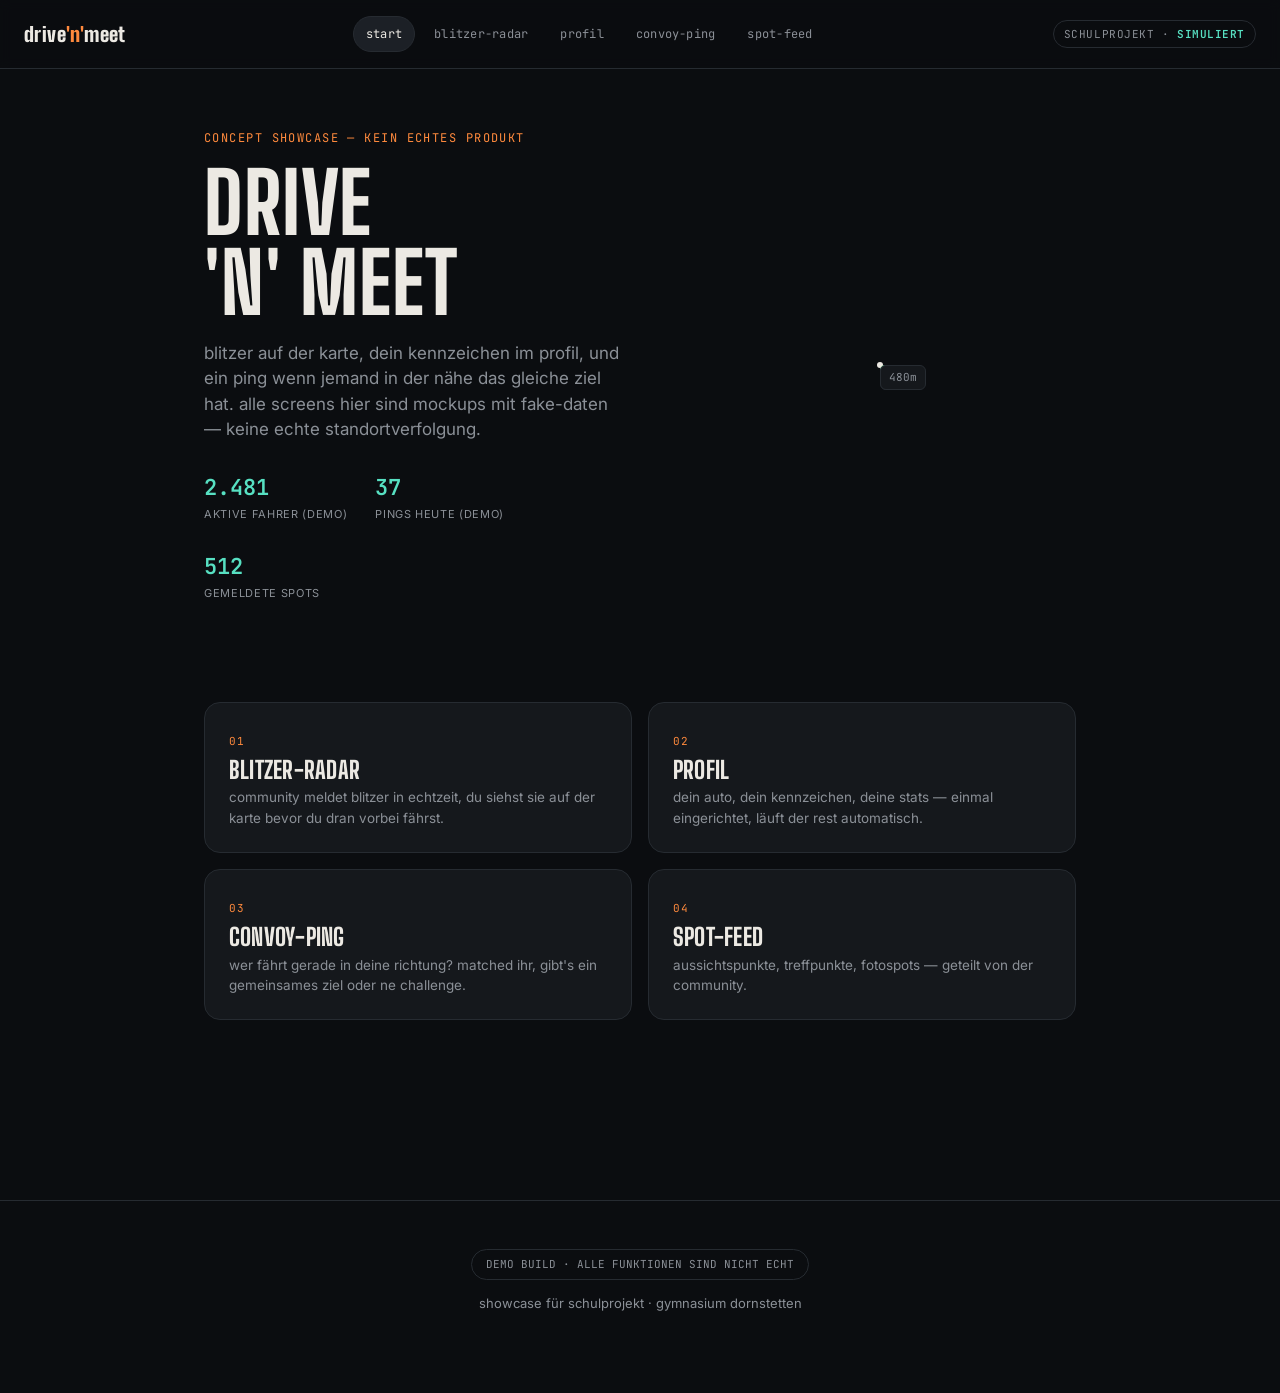
==== index.html @ d5668a5b "initial deploy via josh-deployer" ====
<!DOCTYPE html>
<html lang="de">
<head>
<meta charset="UTF-8">
<meta name="viewport" content="width=device-width, initial-scale=1">
<title>drive'n'meet — Schulprojekt Showcase</title>
<link rel="preconnect" href="https://fonts.googleapis.com">
<link href="https://fonts.googleapis.com/css2?family=Big+Shoulders+Display:wght@600;700;900&family=Inter:wght@400;500;600;700&family=JetBrains+Mono:wght@400;500;600&display=swap" rel="stylesheet">
<link rel="stylesheet" href="style.css">
</head>
<body>

<div class="topbar">
  <a href="index.html" class="logo">drive<span>'n'</span>meet</a>
  <nav class="navlinks">
    <a href="index.html" class="navlink">start</a>
    <a href="blitzer.html" class="navlink">blitzer-radar</a>
    <a href="profil.html" class="navlink">profil</a>
    <a href="convoy.html" class="navlink">convoy-ping</a>
    <a href="spots.html" class="navlink">spot-feed</a>
  </nav>
  <div class="demo-tag">SCHULPROJEKT · <b>SIMULIERT</b></div>
</div>

<section class="hero">
  <div class="wrap hero-grid">
    <div>
      <span class="eyebrow">CONCEPT SHOWCASE — KEIN ECHTES PRODUKT</span>
      <h1>drive<br>'n' meet</h1>
      <p>blitzer auf der karte, dein kennzeichen im profil, und ein ping wenn jemand in der nähe das gleiche ziel hat. alle screens hier sind mockups mit fake-daten — keine echte standortverfolgung.</p>
      <div class="hero-stats">
        <div class="stat"><span class="num mono" id="statUsers">2.481</span><span class="lab">aktive fahrer (demo)</span></div>
        <div class="stat"><span class="num mono" id="statPings">37</span><span class="lab">pings heute (demo)</span></div>
        <div class="stat"><span class="num mono">512</span><span class="lab">gemeldete spots</span></div>
      </div>
    </div>
    <div class="radar-box">
      <div class="radar-ring"></div>
      <div class="radar-ring r2"></div>
      <div class="radar-ring r3"></div>
      <div class="radar-ring r4"></div>
      <div class="radar-sweep"></div>
      <div class="radar-center"></div>
      <div class="blip" style="top:30%;left:62%;"></div>
      <div class="blip b2" style="top:68%;left:38%;"></div>
      <div class="radar-label" style="top:24%;left:64%;">DU</div>
      <div class="radar-label" style="top:72%;left:18%;" id="radarDist">480m</div>
    </div>
  </div>
</section>

<section>
  <div class="wrap">
    <div class="feature-grid fade-in">
      <a href="blitzer.html" class="feature-card">
        <span class="idx">01</span>
        <h3>Blitzer-Radar</h3>
        <p>community meldet blitzer in echtzeit, du siehst sie auf der karte bevor du dran vorbei fährst.</p>
      </a>
      <a href="profil.html" class="feature-card">
        <span class="idx">02</span>
        <h3>Profil</h3>
        <p>dein auto, dein kennzeichen, deine stats — einmal eingerichtet, läuft der rest automatisch.</p>
      </a>
      <a href="convoy.html" class="feature-card">
        <span class="idx">03</span>
        <h3>Convoy-Ping</h3>
        <p>wer fährt gerade in deine richtung? matched ihr, gibt's ein gemeinsames ziel oder ne challenge.</p>
      </a>
      <a href="spots.html" class="feature-card">
        <span class="idx">04</span>
        <h3>Spot-Feed</h3>
        <p>aussichtspunkte, treffpunkte, fotospots — geteilt von der community.</p>
      </a>
    </div>
  </div>
</section>

<footer>
  <span class="badge mono">DEMO BUILD · ALLE FUNKTIONEN SIND NICHT ECHT</span>
  <div>showcase für schulprojekt · gymnasium dornstetten</div>
</footer>

<script src="script.js"></script>
</body>
</html>
---- style.css ----
:root{
  --bg:#0b0d10;
  --surface:#15181c;
  --surface-2:#1c2026;
  --line:#262b31;
  --text:#ece9e3;
  --text-dim:#8b9097;
  --amber:#ff8a3d;
  --teal:#57e0c2;
  --red:#ff4d4d;
  --radius-sm:10px;
  --radius-md:16px;
}

*{margin:0;padding:0;box-sizing:border-box;}

html{scroll-behavior:smooth;}

body{
  background:var(--bg);
  color:var(--text);
  font-family:'Inter',sans-serif;
  line-height:1.5;
  -webkit-font-smoothing:antialiased;
  overflow-x:hidden;
}

.mono{font-family:'JetBrains Mono',monospace;}

h1,h2,h3{
  font-family:'Big Shoulders Display',sans-serif;
  font-weight:800;
  letter-spacing:0.01em;
  text-transform:uppercase;
  line-height:0.95;
}

.wrap{
  max-width:920px;
  margin:0 auto;
  padding:0 24px;
}

/* ===== topbar / nav ===== */
.topbar{
  position:sticky;top:0;left:0;right:0;
  z-index:50;
  display:flex;justify-content:space-between;align-items:center;
  gap:16px;
  padding:16px 24px;
  background:rgba(11,13,16,0.92);
  backdrop-filter:blur(6px);
  border-bottom:1px solid var(--line);
  flex-wrap:wrap;
}
.logo{
  font-family:'Big Shoulders Display',sans-serif;
  font-weight:900;
  font-size:20px;
  letter-spacing:0.02em;
  text-decoration:none;
  color:var(--text);
  text-transform:lowercase;
  white-space:nowrap;
}
.logo span{color:var(--amber);}
.navlinks{
  display:flex;
  gap:6px;
  flex-wrap:wrap;
}
.navlink{
  font-family:'JetBrains Mono',monospace;
  font-size:12px;
  color:var(--text-dim);
  text-decoration:none;
  padding:8px 12px;
  border-radius:100px;
  letter-spacing:0.02em;
  border:1px solid transparent;
}
.navlink:hover{color:var(--text);}
.navlink.active{
  color:var(--text);
  background:var(--surface-2);
  border-color:var(--line);
}
.demo-tag{
  font-family:'JetBrains Mono',monospace;
  font-size:11px;
  color:var(--text-dim);
  border:1px solid var(--line);
  padding:5px 10px;
  border-radius:100px;
  letter-spacing:0.05em;
  white-space:nowrap;
}
.demo-tag b{color:var(--teal);font-weight:600;}

/* ===== page header (used on subpages) ===== */
.page-header{
  padding:64px 0 40px;
}
.eyebrow{
  font-family:'JetBrains Mono',monospace;
  font-size:12px;
  color:var(--amber);
  letter-spacing:0.12em;
  margin-bottom:16px;
  display:block;
}
.page-header h1{
  font-size:clamp(38px,7vw,60px);
  margin-bottom:14px;
}
.page-header p{
  color:var(--text-dim);
  font-size:16px;
  max-width:480px;
}

/* ===== hero (home) ===== */
.hero{
  padding-top:60px;
  padding-bottom:60px;
}
.hero-grid{
  display:grid;
  grid-template-columns:1.1fr 1fr;
  gap:48px;
  align-items:center;
  width:100%;
}
.hero h1{
  font-size:clamp(48px,9vw,84px);
  margin-bottom:18px;
}
.hero p{
  color:var(--text-dim);
  font-size:17px;
  max-width:420px;
  margin-bottom:28px;
}
.hero-stats{
  display:flex;
  gap:28px;
  flex-wrap:wrap;
}
.stat{
  display:flex;
  flex-direction:column;
}
.stat .num{
  font-family:'JetBrains Mono',monospace;
  font-size:22px;
  color:var(--teal);
  font-weight:600;
}
.stat .lab{
  font-size:11px;
  color:var(--text-dim);
  text-transform:uppercase;
  letter-spacing:0.06em;
  margin-top:2px;
}

/* radar visual */
.radar-box{
  position:relative;
  aspect-ratio:1/1;
  max-width:380px;
  margin:0 auto;
}
.radar-ring{
  position:absolute;
  inset:0;
  border-radius:50%;
  border:1px solid var(--line);
}
.radar-ring.r2{inset:12%;}
.radar-ring.r3{inset:26%;}
.radar-ring.r4{inset:40%;}
.radar-sweep{
  position:absolute;
  inset:0;
  border-radius:50%;
  background:conic-gradient(from 0deg, rgba(87,224,194,0.35), transparent 35%);
  animation:spin 3.2s linear infinite;
}
@keyframes spin{to{transform:rotate(360deg);}}
.blip{
  position:absolute;
  width:10px;height:10px;
  border-radius:50%;
  background:var(--amber);
  animation:pulse 1.8s ease-out infinite;
}
.blip.b2{background:var(--teal);animation-name:pulse2;animation-delay:0.6s;}
@keyframes pulse{
  0%{box-shadow:0 0 0 0 rgba(255,138,61,0.5);}
  70%{box-shadow:0 0 0 14px rgba(255,138,61,0);}
  100%{box-shadow:0 0 0 0 rgba(255,138,61,0);}
}
@keyframes pulse2{
  0%{box-shadow:0 0 0 0 rgba(87,224,194,0.5);}
  70%{box-shadow:0 0 0 14px rgba(87,224,194,0);}
  100%{box-shadow:0 0 0 0 rgba(87,224,194,0);}
}
.radar-center{
  position:absolute;
  left:50%;top:50%;
  width:6px;height:6px;
  background:var(--text);
  border-radius:50%;
  transform:translate(-50%,-50%);
}
.radar-label{
  position:absolute;
  font-family:'JetBrains Mono',monospace;
  font-size:11px;
  color:var(--text-dim);
  background:var(--surface);
  border:1px solid var(--line);
  padding:3px 8px;
  border-radius:6px;
  white-space:nowrap;
}

/* ===== feature nav cards (home) ===== */
.feature-grid{
  display:grid;
  grid-template-columns:1fr 1fr;
  gap:16px;
  padding:20px 0 80px;
}
.feature-card{
  background:var(--surface);
  border:1px solid var(--line);
  border-radius:var(--radius-md);
  padding:24px;
  text-decoration:none;
  color:var(--text);
  display:block;
  transition:border-color 0.2s ease, transform 0.2s ease;
}
.feature-card:hover{border-color:var(--amber);transform:translateY(-2px);}
.feature-card .idx{
  font-family:'JetBrains Mono',monospace;
  font-size:11px;
  color:var(--amber);
  letter-spacing:0.08em;
}
.feature-card h3{
  font-size:24px;
  margin:8px 0 6px;
}
.feature-card p{
  color:var(--text-dim);
  font-size:13.5px;
}

/* ===== generic section ===== */
section{
  padding:20px 0 100px;
}

.fade-in{
  opacity:0;
  transform:translateY(16px);
  transition:opacity 0.6s ease, transform 0.6s ease;
}
.fade-in.visible{opacity:1;transform:translateY(0);}

/* feature 1 — blitzer map mockup */
.map-card{
  background:var(--surface);
  border:1px solid var(--line);
  border-radius:var(--radius-md);
  overflow:hidden;
}
.map-canvas{
  position:relative;
  height:280px;
  background:
    linear-gradient(var(--line) 1px, transparent 1px) 0 0/40px 40px,
    linear-gradient(90deg, var(--line) 1px, transparent 1px) 0 0/40px 40px,
    var(--surface-2);
}
.pin{
  position:absolute;
  width:14px;height:14px;
  border-radius:50%;
  background:var(--red);
  border:2px solid var(--bg);
  box-shadow:0 0 0 4px rgba(255,77,77,0.15);
}
.pin.teal{background:var(--teal);box-shadow:0 0 0 4px rgba(87,224,194,0.15);}
.pin.you{background:var(--text);box-shadow:0 0 0 6px rgba(236,233,227,0.12);}
.map-list{
  display:grid;
  grid-template-columns:1fr 1fr;
}
.map-row{
  display:flex;
  justify-content:space-between;
  padding:14px 20px;
  border-top:1px solid var(--line);
  font-size:13px;
}
.map-row .where{color:var(--text);}
.map-row .when{font-family:'JetBrains Mono',monospace;color:var(--text-dim);font-size:12px;}

/* feature 2 — profil card */
.profile-card{
  background:var(--surface);
  border:1px solid var(--line);
  border-radius:var(--radius-md);
  padding:28px;
  display:grid;
  grid-template-columns:auto 1fr;
  gap:24px;
  align-items:center;
}
.avatar{
  width:64px;height:64px;
  border-radius:50%;
  background:linear-gradient(135deg,var(--amber),var(--teal));
}
.plate{
  display:inline-flex;
  align-items:center;
  font-family:'JetBrains Mono',monospace;
  background:#f4f1e8;
  color:#0b0d10;
  padding:6px 14px;
  border-radius:6px;
  font-weight:600;
  letter-spacing:0.04em;
  margin-top:8px;
  font-size:14px;
}
.plate .eu{
  background:#1e3a8a;
  color:#fff;
  padding:2px 6px;
  margin:-6px 10px -6px -14px;
  border-radius:6px 0 0 6px;
  font-size:10px;
}
.profile-stats{
  display:flex;
  gap:24px;
  margin-top:14px;
  flex-wrap:wrap;
}

/* feature 3 — convoy ping */
.ping-card{
  background:var(--surface);
  border:1px solid var(--line);
  border-radius:var(--radius-md);
  padding:32px;
  display:grid;
  grid-template-columns:1fr 1fr;
  gap:32px;
  align-items:center;
}
.ping-status{
  font-family:'JetBrains Mono',monospace;
  font-size:13px;
  color:var(--teal);
  margin-bottom:10px;
}
.ping-status::before{content:"● ";}
.ping-actions{
  display:flex;
  gap:10px;
  margin-top:18px;
  flex-wrap:wrap;
}
.btn{
  font-family:'Inter',sans-serif;
  font-size:13px;
  font-weight:600;
  padding:10px 16px;
  border-radius:100px;
  border:1px solid var(--line);
  background:var(--surface-2);
  color:var(--text);
  cursor:default;
}
.btn.primary{
  background:var(--amber);
  color:#0b0d10;
  border:none;
}
.tell-tale{
  display:flex;
  gap:10px;
  align-items:flex-start;
  background:var(--surface-2);
  border:1px solid var(--line);
  border-radius:var(--radius-sm);
  padding:12px 14px;
  margin-top:20px;
  font-size:12.5px;
  color:var(--text-dim);
}
.tell-tale svg{flex-shrink:0;margin-top:1px;}

/* feature 4 — spot feed */
.feed{
  display:grid;
  gap:12px;
}
.feed-card{
  background:var(--surface);
  border:1px solid var(--line);
  border-radius:var(--radius-md);
  padding:18px 20px;
  display:flex;
  justify-content:space-between;
  align-items:center;
  gap:16px;
}
.feed-card .tag{
  font-family:'JetBrains Mono',monospace;
  font-size:10px;
  color:var(--amber);
  letter-spacing:0.06em;
  margin-bottom:4px;
  display:block;
}
.feed-card .title{font-weight:600;font-size:15px;}
.feed-card .meta{color:var(--text-dim);font-size:12.5px;margin-top:2px;}
.upvote{
  font-family:'JetBrains Mono',monospace;
  font-size:13px;
  color:var(--teal);
  border:1px solid var(--line);
  border-radius:100px;
  padding:6px 12px;
  white-space:nowrap;
}

/* footer */
footer{
  padding:48px 0 80px;
  text-align:center;
  color:var(--text-dim);
  font-size:13px;
  border-top:1px solid var(--line);
}
footer .badge{
  display:inline-block;
  font-family:'JetBrains Mono',monospace;
  font-size:11px;
  border:1px solid var(--line);
  padding:6px 14px;
  border-radius:100px;
  margin-bottom:14px;
}

@media (max-width:760px){
  .hero-grid{grid-template-columns:1fr;}
  .radar-box{order:-1;max-width:280px;}
  .map-list{grid-template-columns:1fr;}
  .profile-card{grid-template-columns:1fr;text-align:center;justify-items:center;}
  .ping-card{grid-template-columns:1fr;}
  .feed-card{flex-direction:column;align-items:flex-start;}
  .feature-grid{grid-template-columns:1fr;}
  .topbar{justify-content:center;text-align:center;}
}

@media (prefers-reduced-motion:reduce){
  .radar-sweep{animation:none;}
  .blip{animation:none;}
  .fade-in{transition:none;}
}
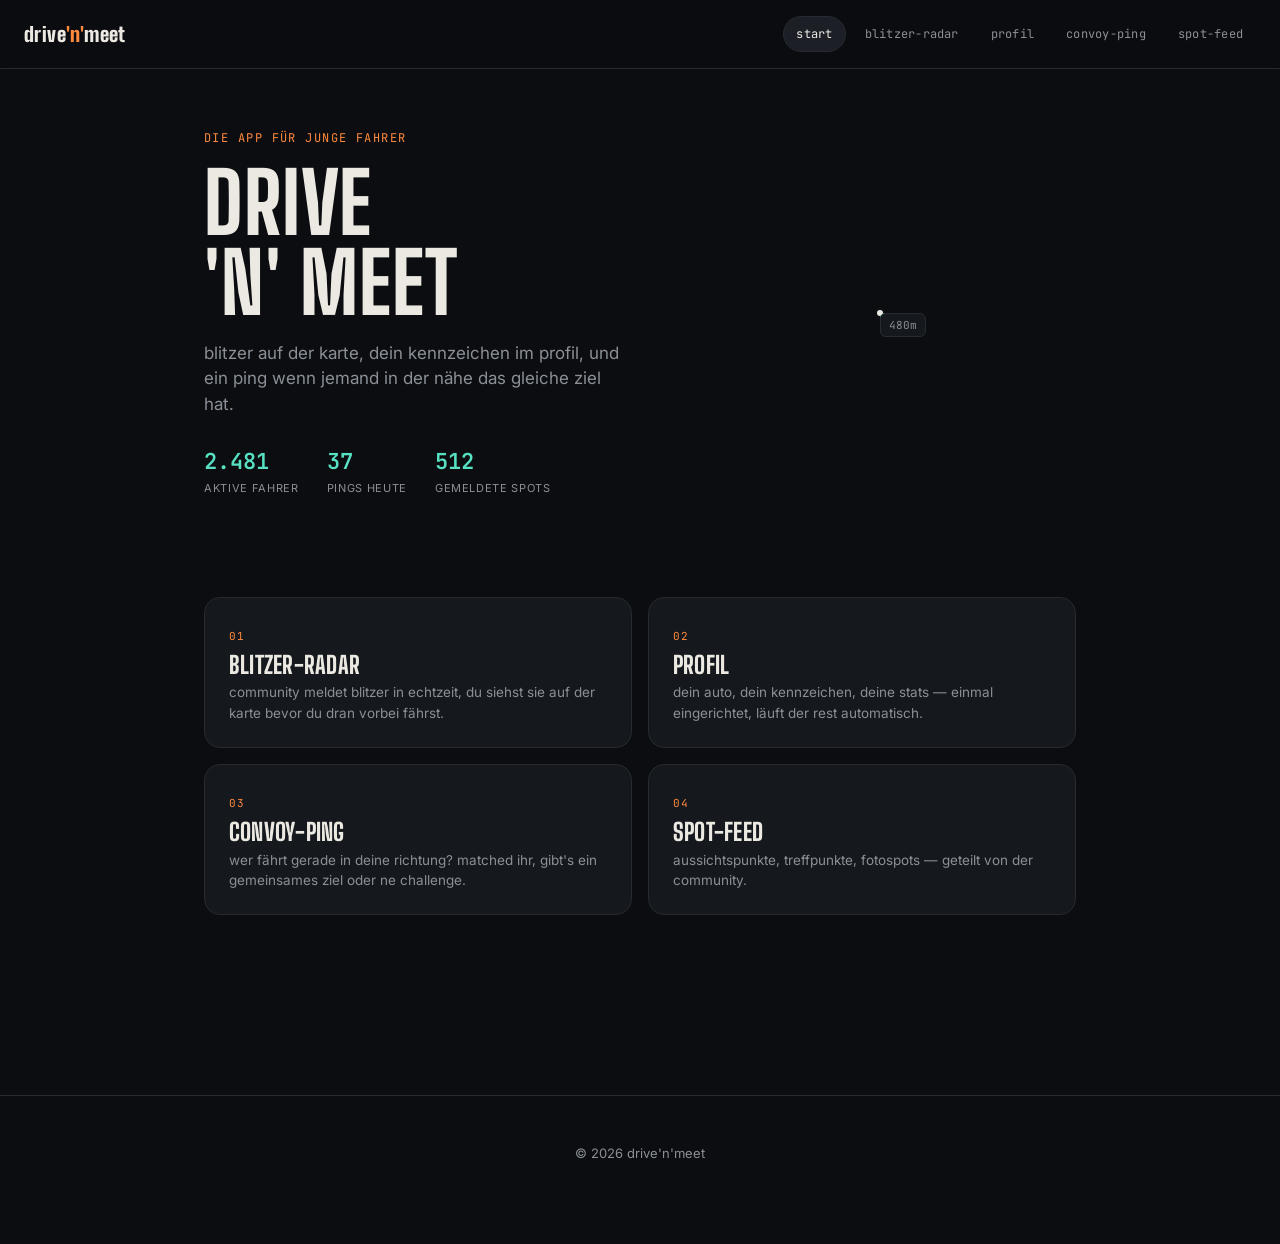
==== commit dec0cd44: "Echte Karten mit Leaflet/OpenStreetMap + Convoy-Simulation - Alle Seiten: SIMULIERT-Badge, Demo-Tags" ====
--- a/index.html
+++ b/index.html
@@ -3,7 +3,7 @@
 <head>
 <meta charset="UTF-8">
 <meta name="viewport" content="width=device-width, initial-scale=1">
-<title>drive'n'meet — Schulprojekt Showcase</title>
+<title>drive'n'meet</title>
 <link rel="preconnect" href="https://fonts.googleapis.com">
 <link href="https://fonts.googleapis.com/css2?family=Big+Shoulders+Display:wght@600;700;900&family=Inter:wght@400;500;600;700&family=JetBrains+Mono:wght@400;500;600&display=swap" rel="stylesheet">
 <link rel="stylesheet" href="style.css">
@@ -19,18 +19,17 @@
     <a href="convoy.html" class="navlink">convoy-ping</a>
     <a href="spots.html" class="navlink">spot-feed</a>
   </nav>
-  <div class="demo-tag">SCHULPROJEKT · <b>SIMULIERT</b></div>
 </div>
 
 <section class="hero">
   <div class="wrap hero-grid">
     <div>
-      <span class="eyebrow">CONCEPT SHOWCASE — KEIN ECHTES PRODUKT</span>
+      <span class="eyebrow">DIE APP FÜR JUNGE FAHRER</span>
       <h1>drive<br>'n' meet</h1>
-      <p>blitzer auf der karte, dein kennzeichen im profil, und ein ping wenn jemand in der nähe das gleiche ziel hat. alle screens hier sind mockups mit fake-daten — keine echte standortverfolgung.</p>
+      <p>blitzer auf der karte, dein kennzeichen im profil, und ein ping wenn jemand in der nähe das gleiche ziel hat.</p>
       <div class="hero-stats">
-        <div class="stat"><span class="num mono" id="statUsers">2.481</span><span class="lab">aktive fahrer (demo)</span></div>
-        <div class="stat"><span class="num mono" id="statPings">37</span><span class="lab">pings heute (demo)</span></div>
+        <div class="stat"><span class="num mono" id="statUsers">2.481</span><span class="lab">aktive fahrer</span></div>
+        <div class="stat"><span class="num mono" id="statPings">37</span><span class="lab">pings heute</span></div>
         <div class="stat"><span class="num mono">512</span><span class="lab">gemeldete spots</span></div>
       </div>
     </div>
@@ -77,8 +76,7 @@
 </section>
 
 <footer>
-  <span class="badge mono">DEMO BUILD · ALLE FUNKTIONEN SIND NICHT ECHT</span>
-  <div>showcase für schulprojekt · gymnasium dornstetten</div>
+  <div>© 2026 drive'n'meet</div>
 </footer>
 
 <script src="script.js"></script>
--- a/style.css
+++ b/style.css
@@ -44,7 +44,7 @@
 /* ===== topbar / nav ===== */
 .topbar{
   position:sticky;top:0;left:0;right:0;
-  z-index:50;
+  z-index:1000;
   display:flex;justify-content:space-between;align-items:center;
   gap:16px;
   padding:16px 24px;
@@ -85,17 +85,6 @@
   background:var(--surface-2);
   border-color:var(--line);
 }
-.demo-tag{
-  font-family:'JetBrains Mono',monospace;
-  font-size:11px;
-  color:var(--text-dim);
-  border:1px solid var(--line);
-  padding:5px 10px;
-  border-radius:100px;
-  letter-spacing:0.05em;
-  white-space:nowrap;
-}
-.demo-tag b{color:var(--teal);font-weight:600;}
 
 /* ===== page header (used on subpages) ===== */
 .page-header{
@@ -271,31 +260,13 @@
 }
 .fade-in.visible{opacity:1;transform:translateY(0);}
 
-/* feature 1 — blitzer map mockup */
+/* feature 1 — blitzer map */
 .map-card{
   background:var(--surface);
   border:1px solid var(--line);
   border-radius:var(--radius-md);
   overflow:hidden;
 }
-.map-canvas{
-  position:relative;
-  height:280px;
-  background:
-    linear-gradient(var(--line) 1px, transparent 1px) 0 0/40px 40px,
-    linear-gradient(90deg, var(--line) 1px, transparent 1px) 0 0/40px 40px,
-    var(--surface-2);
-}
-.pin{
-  position:absolute;
-  width:14px;height:14px;
-  border-radius:50%;
-  background:var(--red);
-  border:2px solid var(--bg);
-  box-shadow:0 0 0 4px rgba(255,77,77,0.15);
-}
-.pin.teal{background:var(--teal);box-shadow:0 0 0 4px rgba(87,224,194,0.15);}
-.pin.you{background:var(--text);box-shadow:0 0 0 6px rgba(236,233,227,0.12);}
 .map-list{
   display:grid;
   grid-template-columns:1fr 1fr;
@@ -361,7 +332,7 @@
   border-radius:var(--radius-md);
   padding:32px;
   display:grid;
-  grid-template-columns:1fr 1fr;
+  grid-template-columns:1fr auto;
   gap:32px;
   align-items:center;
 }
@@ -387,26 +358,42 @@
   border:1px solid var(--line);
   background:var(--surface-2);
   color:var(--text);
-  cursor:default;
+  cursor:pointer;
 }
 .btn.primary{
   background:var(--amber);
   color:#0b0d10;
   border:none;
 }
-.tell-tale{
-  display:flex;
+
+/* convoy status bar */
+.convoy-status-bar{
+  display:flex;
+  align-items:center;
+  justify-content:space-between;
+  background:var(--surface);
+  border:1px solid var(--line);
+  border-radius:var(--radius-md);
+  padding:16px 24px;
+}
+.convoy-driver{
+  display:flex;
+  align-items:center;
   gap:10px;
-  align-items:flex-start;
-  background:var(--surface-2);
-  border:1px solid var(--line);
-  border-radius:var(--radius-sm);
-  padding:12px 14px;
-  margin-top:20px;
-  font-size:12.5px;
-  color:var(--text-dim);
-}
-.tell-tale svg{flex-shrink:0;margin-top:1px;}
+  font-size:14px;
+}
+.convoy-dot{
+  width:12px;height:12px;
+  border-radius:50%;
+  flex-shrink:0;
+}
+.you-dot{background:var(--amber);}
+.match-dot{background:var(--teal);}
+.convoy-dist{
+  font-size:20px;
+  color:var(--teal);
+  font-weight:600;
+}
 
 /* feature 4 — spot feed */
 .feed{
@@ -443,6 +430,65 @@
   white-space:nowrap;
 }
 
+/* leaflet dark tiles fix */
+.leaflet-tile-pane{filter:brightness(0.7) contrast(1.1) saturate(0.3);}
+.leaflet-container{background:var(--surface-2);}
+.leaflet-control-attribution{display:none !important;}
+.leaflet-control-zoom a{
+  background:var(--surface) !important;
+  color:var(--text) !important;
+  border-color:var(--line) !important;
+}
+
+/* custom map markers */
+.marker-blitzer{
+  background:var(--red);
+  width:14px;height:14px;
+  border-radius:50%;
+  border:2px solid #0b0d10;
+  box-shadow:0 0 0 4px rgba(255,77,77,0.25);
+}
+.marker-you{
+  background:var(--amber);
+  width:16px;height:16px;
+  border-radius:50%;
+  border:2px solid #0b0d10;
+  box-shadow:0 0 0 5px rgba(255,138,61,0.3);
+}
+.marker-match{
+  background:var(--teal);
+  width:16px;height:16px;
+  border-radius:50%;
+  border:2px solid #0b0d10;
+  box-shadow:0 0 0 5px rgba(87,224,194,0.3);
+}
+.marker-spot{
+  background:var(--teal);
+  width:14px;height:14px;
+  border-radius:50%;
+  border:2px solid #0b0d10;
+  box-shadow:0 0 0 4px rgba(87,224,194,0.2);
+}
+.marker-spot.orange{
+  background:var(--amber);
+  box-shadow:0 0 0 4px rgba(255,138,61,0.2);
+}
+
+/* leaflet popup dark */
+.leaflet-popup-content-wrapper{
+  background:var(--surface) !important;
+  color:var(--text) !important;
+  border:1px solid var(--line);
+  border-radius:var(--radius-sm) !important;
+  box-shadow:0 8px 24px rgba(0,0,0,0.5) !important;
+}
+.leaflet-popup-tip{background:var(--surface) !important;}
+.leaflet-popup-content{
+  font-family:'Inter',sans-serif !important;
+  font-size:13px !important;
+  margin:10px 14px !important;
+}
+
 /* footer */
 footer{
   padding:48px 0 80px;
@@ -450,15 +496,6 @@
   color:var(--text-dim);
   font-size:13px;
   border-top:1px solid var(--line);
-}
-footer .badge{
-  display:inline-block;
-  font-family:'JetBrains Mono',monospace;
-  font-size:11px;
-  border:1px solid var(--line);
-  padding:6px 14px;
-  border-radius:100px;
-  margin-bottom:14px;
 }
 
 @media (max-width:760px){
@@ -470,6 +507,7 @@
   .feed-card{flex-direction:column;align-items:flex-start;}
   .feature-grid{grid-template-columns:1fr;}
   .topbar{justify-content:center;text-align:center;}
+  .convoy-status-bar{flex-direction:column;gap:12px;}
 }
 
 @media (prefers-reduced-motion:reduce){
